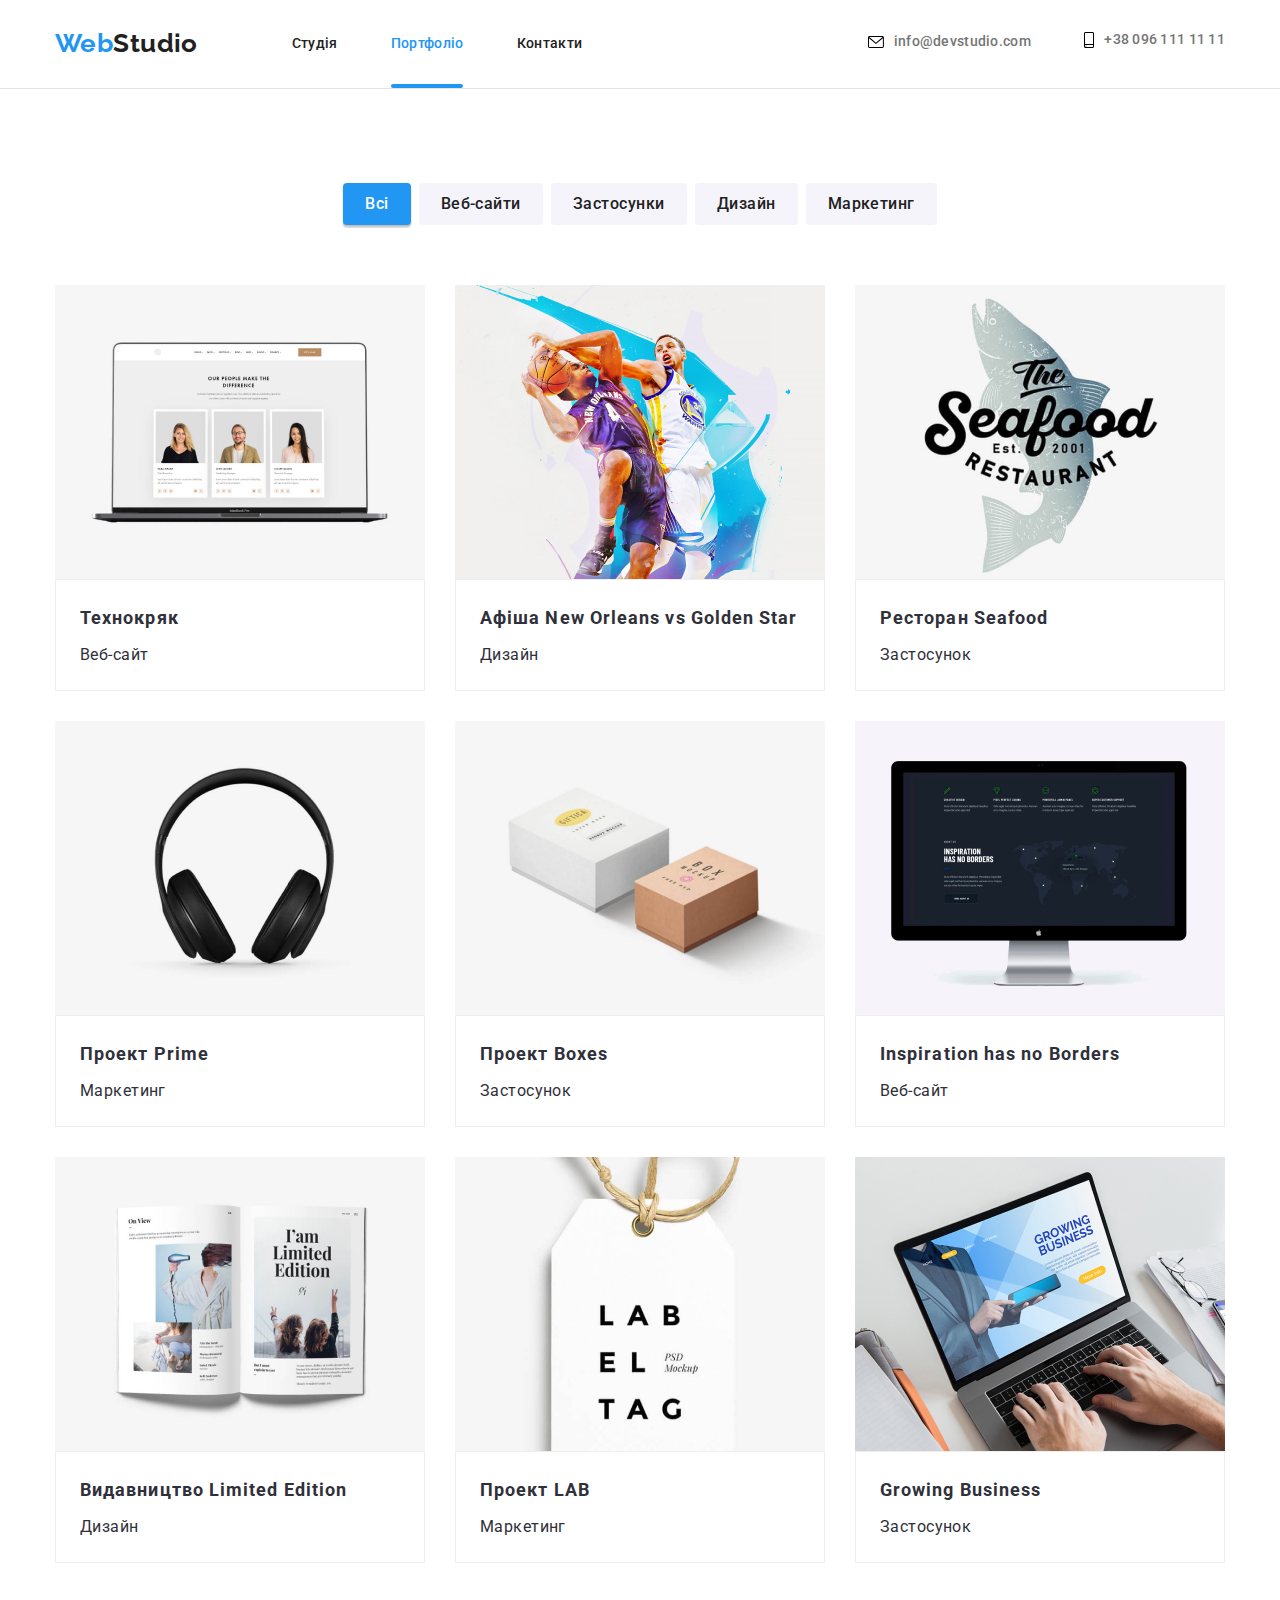
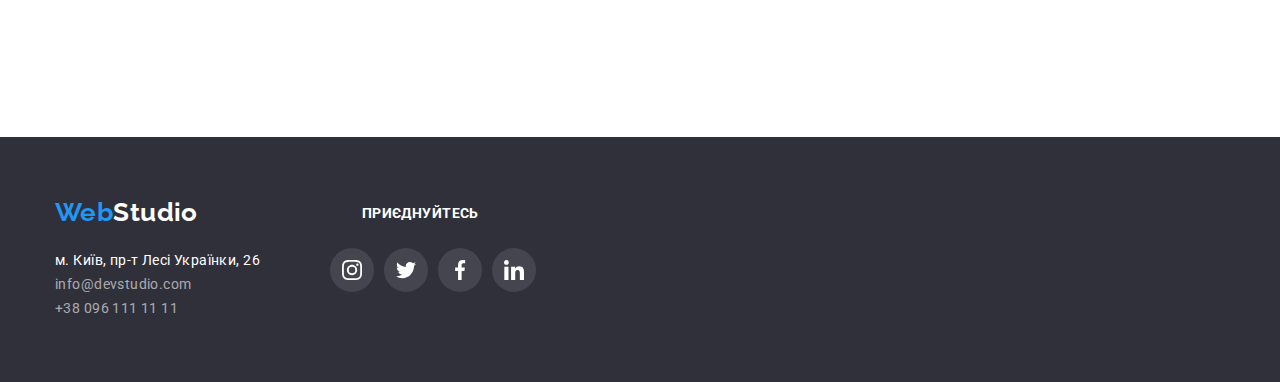
==== portfolio.html @ 6721a468 "First-comit" ====
<!DOCTYPE html>
<html lang="uk">
  <head>
    <meta charset="UTF-8" />
    <meta http-equiv="X-UA-Compatible" content="IE=edge" />
    <meta name="viewport" content="width=device-width, initial-scale=1.0" />
    <title>WebStudio</title>
    <link rel="stylesheet" href="./css/normalize.css" />
    <link
      href="https://fonts.googleapis.com/css2?family=Raleway:wght@700&family=Roboto:wght@400;500;700;900&display=swap"
      rel="stylesheet"
    />
    <link rel="stylesheet" href="./css/styles.css" />
  </head>
  <body>
    <header class="header header-border">
      <!-- Навігація -->
      <div class="container header-flex">
        <nav class="nav nav-flex">
          <a href="./index.html" class="logo">Web<span class="black-logo">Studio</span></a>
          <ul class="nav-ul ul-list">
            <li class="inline nav-item"><a href="./index.html" class="link nav-link">Студія</a></li>
            <li class="inline nav-item">
              <a href="./portfolio.html" class="link curent-page nav-link">Портфоліо</a>
            </li>
            <li class="inline nav-item"><a href="" class="link nav-link">Контакти</a></li>
          </ul>
        </nav>
        <!-- Контакти -->
        <ul class="header-contacts">
          <li class="inline">
            <a href="mailto:info@devstudio.com" class="link header-contact-link link contact-warp">
              <svg class="link-icon" width="16px" height="12px">
                <use href="./images/icons.svg#icon-envelope"></use>
              </svg>

              info@devstudio.com
            </a>
          </li>
          <li class="inline">
            <a href="tel:+380961111111" class="link header-contact-link contact-warp">
              <svg class="link-icon" width="10px" height="16px">
                <use href="./images/icons.svg#icon-phone"></use>
              </svg>
              +38 096 111 11 11</a
            >
          </li>
        </ul>
      </div>
    </header>
    <main>
      <section class="catalog section">
        <div class="container">
          <h1 class="visually-hidden">Заголовок1</h1>
          <ul class="filter-list">
            <li class="inline filter-item">
              <button type="button" class="button curent-filter">Всі</button>
            </li>
            <li class="inline filter-item">
              <button type="button" class="button">Веб-сайти</button>
            </li>
            <li class="inline filter-item">
              <button type="button" class="button">Застосунки</button>
            </li>
            <li class="inline filter-item">
              <button type="button" class="button">Дизайн</button>
            </li>
            <li class="inline filter-item">
              <button type="button" class="button">Маркетинг</button>
            </li>
          </ul>

          <!-- Каталог -->
          <h2 class="visually-hidden">Заголовок 2</h2>
          <ul class="catalog-list">
            <li class="inline catalog-item">
              <a href="" class="link catalog-link">
                <div class="catalog-tumb">
                  <img
                    src="./images/portfolio/Технокряк.jpg"
                    alt="Фото проекту"
                    width="370"
                    height="294"
                  />
                  <p class="catalog-overlay">
                    Ресурс пропонує комплексні пропозиції з різним рівнем функціоналу та сервісів.
                    Все це дозволить відвідувачу отримати вичерпні відомості про компанію чи
                    приватну особу.
                  </p>
                </div>
                <div class="catalog-content">
                  <h3 class="catalog-title">Технокряк</h3>
                  <p class="catalog-type">Веб-сайт</p>
                </div>
              </a>
            </li>

            <li class="inline catalog-item">
              <a href="" class="link catalog-link">
                <div class="catalog-tumb">
                  <img
                    src="./images/portfolio/ПостерNewOrleanVsGoldenStar.jpg"
                    alt="Фото проекту"
                    width="370"
                    height="294"
                  />
                  <p class="catalog-overlay">
                    Ресурс пропонує комплексні пропозиції з різним рівнем функціоналу та сервісів.
                    Все це дозволить відвідувачу отримати вичерпні відомості про компанію чи
                    приватну особу.
                  </p>
                </div>
                <div class="catalog-content">
                  <h3 class="catalog-title">Афіша New Orleans vs Golden Star</h3>
                  <p class="catalog-type">Дизайн</p>
                </div>
              </a>
            </li>

            <li class="inline catalog-item">
              <a href="" class="link catalog-link">
                <div class="catalog-tumb">
                  <img
                    src="./images/portfolio/РесторанSeafood.jpg"
                    alt="Фото проекту"
                    width="370"
                    height="294"
                  />
                  <p class="catalog-overlay">
                    Ресурс пропонує комплексні пропозиції з різним рівнем функціоналу та сервісів.
                    Все це дозволить відвідувачу отримати вичерпні відомості про компанію чи
                    приватну особу.
                  </p>
                </div>
                <div class="catalog-content">
                  <h3 class="catalog-title">Ресторан Seafood</h3>
                  <p class="catalog-type">Застосунок</p>
                </div>
              </a>
            </li>

            <li class="inline catalog-item">
              <a href="" class="link catalog-link">
                <div class="catalog-tumb">
                  <img
                    src="./images/portfolio/ПроектPrime.jpg"
                    alt="Фото проекту"
                    width="370"
                    height="294"
                  />
                  <p class="catalog-overlay">
                    Ресурс пропонує комплексні пропозиції з різним рівнем функціоналу та сервісів.
                    Все це дозволить відвідувачу отримати вичерпні відомості про компанію чи
                    приватну особу.
                  </p>
                </div>
                <div class="catalog-content">
                  <h3 class="catalog-title">Проект Prime</h3>
                  <p class="catalog-type">Маркетинг</p>
                </div>
              </a>
            </li>
            <li class="inline catalog-item">
              <a href="" class="link catalog-link">
                <div class="catalog-tumb">
                  <img
                    src="./images/portfolio/ПроектBoxes.jpg"
                    alt="Фото проекту"
                    width="370"
                    height="294"
                  />
                  <p class="catalog-overlay">
                    Ресурс пропонує комплексні пропозиції з різним рівнем функціоналу та сервісів.
                    Все це дозволить відвідувачу отримати вичерпні відомості про компанію чи
                    приватну особу.
                  </p>
                </div>
                <div class="catalog-content">
                  <h3 class="catalog-title">Проект Boxes</h3>
                  <p class="catalog-type">Застосунок</p>
                </div>
              </a>
            </li>

            <li class="inline catalog-item">
              <a href="" class="link catalog-link">
                <div class="catalog-tumb">
                  <img
                    src="./images/portfolio/InspirationHasNoBorders.jpg"
                    alt="Фото проекту"
                    width="370"
                    height="294"
                  />
                  <p class="catalog-overlay">
                    Ресурс пропонує комплексні пропозиції з різним рівнем функціоналу та сервісів.
                    Все це дозволить відвідувачу отримати вичерпні відомості про компанію чи
                    приватну особу.
                  </p>
                </div>
                <div class="catalog-content">
                  <h3 class="catalog-title">Inspiration has no Borders</h3>
                  <p class="catalog-type">Веб-сайт</p>
                </div>
              </a>
            </li>

            <li class="inline catalog-item">
              <a href="" class="link catalog-link">
                <div class="catalog-tumb">
                  <img
                    src="./images/portfolio/ИзданиеLimitedEdition.jpg"
                    alt="Фото проекту"
                    width="370"
                    height="294"
                  />
                  <p class="catalog-overlay">
                    Ресурс пропонує комплексні пропозиції з різним рівнем функціоналу та сервісів.
                    Все це дозволить відвідувачу отримати вичерпні відомості про компанію чи
                    приватну особу.
                  </p>
                </div>
                <div class="catalog-content">
                  <h3 class="catalog-title">Видавництво Limited Edition</h3>
                  <p class="catalog-type">Дизайн</p>
                </div>
              </a>
            </li>

            <li class="inline catalog-item">
              <a href="" class="link catalog-link">
                <div class="catalog-tumb">
                  <img
                    src="./images/portfolio/ПроектLAB.jpg"
                    alt="Фото проекту"
                    width="370"
                    height="294"
                  />
                  <p class="catalog-overlay">
                    Ресурс пропонує комплексні пропозиції з різним рівнем функціоналу та сервісів.
                    Все це дозволить відвідувачу отримати вичерпні відомості про компанію чи
                    приватну особу.
                  </p>
                </div>
                <div class="catalog-content">
                  <h3 class="catalog-title">Проект LAB</h3>
                  <p class="catalog-type">Маркетинг</p>
                </div>
              </a>
            </li>

            <li class="inline catalog-item">
              <a href="" class="link catalog-link">
                <div class="catalog-tumb">
                  <img
                    src="./images/portfolio/GrowingBusiness.jpg"
                    alt="Фото проекту"
                    width="370"
                    height="294"
                  />
                  <p class="catalog-overlay">
                    Ресурс пропонує комплексні пропозиції з різним рівнем функціоналу та сервісів.
                    Все це дозволить відвідувачу отримати вичерпні відомості про компанію чи
                    приватну особу.
                  </p>
                </div>
                <div class="catalog-content">
                  <h3 class="catalog-title">Growing Business</h3>
                  <p class="catalog-type">Застосунок</p>
                </div>
              </a>
            </li>
          </ul>
        </div>
      </section>
    </main>
    <!-- Адреси -->
    <footer class="footer">
      <div class="container footer-warp">
        <a href="./index.html" class="logo footer-logo"
          >Web<span class="white-logo">Studio</span></a
        >
        <p class="social-title">приєднуйтесь</p>
      </div>

      <div class="container footer-warp">
        <address>
          <ul class="">
            <li class="address-item">
              <a
                href="https://goo.gl/maps/piqngm7oDQpEDh6u6"
                target="_blank"
                rel="noopener nofollow noreferrer"
                class="link map-link"
              >
                м. Київ, пр-т Лесі Українки, 26
              </a>
            </li>

            <li class="address-ite">
              <a href="mailto:info@devstudio.com" class="link contact-link">info@devstudio.com</a>
            </li>

            <li class="address-item">
              <a href="tel:+380961111111" class="link contact-link">+38 096 111 11 11</a>
            </li>
          </ul>
        </address>
        <ul class="team-contacts-warp">
          <li>
            <a class="icon-canv" href="#">
              <svg class="icon" width="20px" height="20px">
                <use href="./images/icons.svg#icon-instagram"></use>
              </svg>
            </a>
          </li>
          <li>
            <a class="icon-canv" href="#">
              <svg class="icon" width="20px" height="20px">
                <use href="./images/icons.svg#icon-twitter"></use>
              </svg>
            </a>
          </li>
          <li>
            <a class="icon-canv" href="#">
              <svg class="icon" width="20px" height="20px">
                <use href="./images/icons.svg#icon-facebook"></use>
              </svg>
            </a>
          </li>
          <li>
            <a class="icon-canv" href="#">
              <svg class="icon" width="20px" height="20px">
                <use href="./images/icons.svg#icon-linkedin"></use>
              </svg>
            </a>
          </li>
        </ul>
      </div>
    </footer>
  </body>
</html>
---- css/styles.css ----
/* Maim colors

white #FFFFFF;
accente-color #2196F3; 

--Background--
bg-primary-color #E5E5E5;
bg-secondery-color #F5F4FA; 

--Text--
text-secondery-color #212121;
text-primary-color #757575;
text-contacts-color rgba(255, 255, 255, 0.6);

main font-family: Roboto, sans-serif;
logo font-family Raleway;

*/
/* Standart style */
:root {
  --white: #ffffff;
  --accente-color: #2196f3;
  --bg-bright-color: #ffffff;
  --bg-dim-color: #f5f4fa;
  --bg-primary-color: #2f303a;
  --text-secondery-color: #212121;
  --text-primary-color: #757575;
  --text-contacts-color: rgba(255, 255, 255, 0.6);

  --delay: 250ms;
}

* {
  box-sizing: border-box;
}
/* def ul-list */
ul {
  list-style: none;
  margin: 0;
  padding: 0;
}

.inline {
  display: inline-block;
}

body {
  background-color: var(--bg-bright-color);
  color: var(--text-primary-color);

  font-family: 'Roboto', sans-serif;
  font-weight: 400;
  font-size: 14px;
  line-height: 1.71;
  letter-spacing: 0.03em;
}

body.no-scroll {
  overflow: hidden;
}

.header {
  /* padding-top: 25px;
  padding-bottom: 25px; */
}

img {
  display: block;
}

.no-margin {
  margin: 0;
}
/* footer */
.footer {
  background: var(--bg-primary-color);
  padding-top: 60px;
  padding-bottom: 60px;
}
.visually-hidden {
  position: absolute;
  width: 1px;
  height: 1px;
  margin: -1px;
  border: 0;
  padding: 0;

  white-space: nowrap;
  clip-path: inset(100%);
  clip: rect(0 0 0 0);
  overflow: hidden;
}

/* Text */
.section-title {
  color: var(--text-secondery-color);
  font-size: 36px;
  line-height: 1.16;
  text-align: center;

  margin-bottom: 50px;
  /* padding-top: 50px; */
}

/* Links */
.link-icon {
  transition: var(--delay) fill cubic-bezier(0.4, 0, 0.2, 1);
}
.link:hover .link-icon {
  fill: currentColor;
}
.link {
  text-decoration: none;
  font-weight: inherit;
  font-style: normal;
  display: inline-block;
  transition: var(--delay) color cubic-bezier(0.4, 0, 0.2, 1);
}
.link:focus,
.link:hover {
  color: var(--accente-color);
}

/* Contact links */
.contact-warp {
  display: flex;
  justify-content: center;
  align-items: center;
  gap: 10px;
}
.contact-link {
  color: var(--text-contacts-color);
  font-size: 14px;
  line-height: inherit;
  letter-spacing: 0.03em;
}
.contact-link:hover,
.contact-link:focus {
  color: var(--text-contacts-color);
}
.header-contact-link {
  color: var(--text-primary-color);
  font-weight: 500;
  line-height: 1.14;
  letter-spacing: 0.02em;

  margin-left: 50px;
}

.map-link {
  color: var(--white);
}

.map-link:hover,
.map-link:focus {
  color: var(--white);
}

/* Navigation */
.nav-link {
  color: var(--text-secondery-color);
  font-weight: 500;
  line-height: 1.14;
  letter-spacing: 0.02em;
}

.nav-item {
  position: relative;
  padding: 32px 0px;
}
.nav-item + .nav-item {
  margin-left: 50px;
}
.curent-page {
  color: var(--accente-color);
}

.curent-page::after {
  content: '';
  position: absolute;
  bottom: 0;
  left: 0;
  width: 100%;
  height: 4px;
  background: #2196f3;
  border-radius: 2px;
}

/* logo */
.logo {
  color: #2196f3;
  text-decoration: none;

  font-size: 26px;
  line-height: 1.2;
  font-weight: 700;
  font-family: 'Raleway', sans-serif;

  margin-right: 94px;
}
.black-logo {
  color: var(--text-secondery-color);
}
.white-logo {
  color: var(--white);
}

.logo:hover,
.logo:focus {
  color: var(--accente-color);
}

/* Buttons */
.button {
  background-color: var(--bg-dim-color);
  color: var(--text-secondery-color);

  font-weight: 500;
  font-family: inherit;
  font-size: 16px;
  line-height: 1.62;
  cursor: pointer;
  text-align: center;
  letter-spacing: 0.03em;

  border-color: transparent;
  border-radius: 4px;

  padding: 6px 20px;

  transition: var(--delay) background-color cubic-bezier(0.4, 0, 0.2, 1),
    var(--delay) color cubic-bezier(0.4, 0, 0.2, 1),
    var(--delay) box-shadow cubic-bezier(0.4, 0, 0.2, 1);
}
.button:hover,
.button:focus {
  background-color: var(--accente-color);
  color: var(--white);
  box-shadow: 0px 3px 1px rgba(0, 0, 0, 0.1), 0px 1px 2px rgba(0, 0, 0, 0.08),
    0px 2px 2px rgba(0, 0, 0, 0.12);
}
.accente-button {
  background: var(--accente-color);
  color: var(--bg-dim-color);

  transition: var(--delay) background-color cubic-bezier(0.4, 0, 0.2, 1),
    var(--delay) color cubic-bezier(0.4, 0, 0.2, 1);
}
.accente-button:focus,
.accente-button:hover {
  background: var(--bg-bright-color);
  color: var(--accente-color);
}
.order-button {
  font-weight: 700;
  line-height: 1.88;
  letter-spacing: 0.06em;

  border-radius: 8px;

  display: flex;
  align-items: center;
  text-align: center;

  margin: 0 auto;
  padding: 15px 32px;
}

/* index.html style */

/*sections background */
.bg-bright {
  background: var(--bg-bright-color);
}

.bg-dim {
  background: var(--bg-dim-color);
}

/* Section one Buisnes solution */
.buisnes-solution {
  background: var(--bg-primary-color);
  padding-top: 200px;
  padding-bottom: 200px;

  margin: 0 auto;

  background-size: cover;
  max-width: 1600px;
  background-repeat: no-repeat;
  background-image: linear-gradient(rgba(47, 48, 58, 0.4), rgba(47, 48, 58, 0.4)),
    url(../images/studio/hero/hero-bg.jpg);
}
.buisnes-solution-title {
  color: var(--white);
  font-size: 44px;
  line-height: 1.36;
  text-align: center;
  letter-spacing: 0.06em;
  text-transform: uppercase;

  margin: 0 auto;
  margin-bottom: 30px;

  width: 700px;
}
.why-us {
  padding-top: 94px;
}
.why-us-title {
  color: var(--text-secondery-color);
  font-size: 14px;
  text-transform: uppercase;
  text-align: left;
}

.team {
  padding-top: 95px;
}
.team-disc {
  font-size: 16px;
  line-height: 1.18;
  text-align: center;

  margin-top: 10px;
  padding-bottom: 10px;
}

.team-title {
  color: var(--text-secondery-color);
  font-size: 16px;
  line-height: 1.18;
  text-align: center;
  padding-top: 30px;
}

.icon-canv {
  display: flex;
  justify-content: center;
  align-items: center;
  height: 44px;
  width: 44px;

  background: var(--bg-bright-color);
  border-radius: 100%;
  transition: var(--delay) background-color cubic-bezier(0.4, 0, 0.2, 1);
}

.team-contacts-warp {
  display: flex;
  justify-content: center;
  align-items: center;
  gap: 10px;

  padding-bottom: 30px;
}

.icon-canv:hover,
.icon-canv:focus {
  background: var(--accente-color);
}

.icon-canv:hover .icon,
.icon-canv:focus .icon {
  fill: var(--bg-bright-color);
}

/* -------client------ */
.client-section {
  padding-top: 94px;
}
.client-list {
  display: flex;
  justify-content: center;
  align-items: center;
  gap: 30px;
}
.client-canv {
  display: flex;
  justify-content: center;
  align-items: center;
  height: 92px;
  width: 170px;

  border: 1px solid #afb1b8;
  border-radius: 4px;

  transition: var(--delay) border-color cubic-bezier(0.4, 0, 0.2, 1);
}

.client-canv:hover,
.client-canv:focus {
  border-color: var(--accente-color);
}

.client-canv:hover .client-icon,
.client-canv:focus .client-icon {
  fill: var(--accente-color);
}
.icon {
  fill: var(--text-primary-color);
  transition: var(--delay) fill cubic-bezier(0.4, 0, 0.2, 1);
}

/* portfolio.html */

.catalog {
  margin-top: 94px;
  margin-bottom: 50px;
}

.catalog-list {
  display: flex;
  align-items: center;
  justify-content: space-between;
  flex-wrap: wrap;
}

.catalog-list:nth-child(2n + 2) {
  margin-top: 30px;
  margin-bottom: 30px;
}

.catalog-item {
  margin-top: 30px;
  width: 370px;
}

.catalog-link {
  color: var(--bg-primary-color);
  transition: var(--delay) color cubic-bezier(0.4, 0, 0.2, 1),
    var(--delay) box-shadow cubic-bezier(0.4, 0, 0.2, 1);
}
.catalog-link:focus,
.catalog-link:hover {
  color: var(--bg-primary-color);
  text-decoration: none;

  box-shadow: 1px 4px 6px 0px #00000029, 0px 4px 4px 0px #0000000f, 0px 1px 1px 0px #0000001f;
}
.curent-filter {
  background: var(--accente-color);
  color: var(--bg-bright-color);
  box-shadow: 0px 3px 1px rgba(0, 0, 0, 0.1), 0px 1px 2px rgba(0, 0, 0, 0.08),
    0px 2px 2px rgba(0, 0, 0, 0.12);
}
.catalog-type {
  font-size: 16px;
  line-height: 1.88;
  margin: 0;
}
.catalog-title {
  font-size: 18px;
  line-height: 2;
  letter-spacing: 0.06em;
  margin: 0;
  margin-bottom: 4px;
}

.catalog-item:hover .catalog-overlay,
.catalog-item:focus .catalog-overlay {
  transform: translateY(0);
  background-color: rgba(33, 150, 243, 0.9);
  opacity: 1;
}

.catalog-tumb {
  position: relative;
  overflow: hidden;
}

.catalog-overlay {
  position: absolute;
  bottom: 0;
  left: 0;

  display: inline-block;
  width: 100%;
  height: 100%;
  padding: 64px 24px;
  margin: 0;

  font-size: 18px;
  line-height: calc(18 / 12);
  color: #ffffff;

  transform: translateY(100%);
  transition: transform var(--delay) cubic-bezier(0.4, 0, 0.2, 1),
    opacity var(--delay) cubic-bezier(0.4, 0, 0.2, 1),
    bacground-color var(--delay) cubic-bezier(0.4, 0, 0.2, 1);

  opacity: 0;
}

.container {
  width: 100%;
  max-width: 1200px;
  margin: 0 auto;
  padding-left: 15px;
  padding-right: 15px;
}
section {
  padding-bottom: 94px;
}
.nav-flex {
  display: flex;
  justify-self: flex-start;
  align-items: center;
}

.header-flex {
  display: flex;
  align-items: center;
  justify-content: space-between;
}
li.feature-item {
  width: 270px;
}
/* .feature-item + .feature-item {
  margin-left: 30px;
} */

.feature-list {
  display: flex;
  align-items: stretch;
  justify-content: space-between;
}

.feature-icon-canv {
  display: flex;
  justify-content: center;
  align-items: center;
  width: 270px;
  height: 120px;

  background: #f5f4fa;
  border-radius: 4px;
}

.what-we-do-list {
  display: flex;
  align-items: center;
  justify-content: space-between;
}

.we-do-item {
  position: relative;
}
.what-we-do-text {
  position: absolute;
  left: 0;
  bottom: 0;
  z-index: 1000;

  display: flex;
  align-items: center;
  justify-content: center;
  margin: 0 auto;
  width: 100%;
  height: 70px;

  font-weight: 700;
  line-height: 1.14;
  text-transform: uppercase;
  color: #ffffff;

  background: rgba(47, 48, 58, 0.8);
}

.social-title {
  margin: 0px;

  color: var(--bg-bright-color);
  font-weight: 700;
  font-size: 14px;
  line-height: calc(16 / 14);
  letter-spacing: 0.03em;
  text-transform: uppercase;
}
.footer-logo {
  display: inline-block;
}

.footer .icon-canv {
  background: rgba(255, 255, 255, 0.1);
  transition: var(--delay) background-color cubic-bezier(0.4, 0, 0.2, 1);
}

.footer .icon-canv:hover,
.footer .icon-canv:hover {
  background: var(--accente-color);
}
.footer .icon {
  fill: var(--bg-bright-color);
}

.footer-warp {
  display: flex;
  justify-content: flex-start;
  align-items: center;
  gap: 70px;
}

.footer-warp + .footer-warp {
  margin-top: 20px;
}

.filter-list {
  display: flex;
  align-items: center;
  justify-content: center;
}

.filter-item + .filter-item {
  margin-left: 8px;
}

.team-item {
  background-color: var(--bg-bright-color);
  box-shadow: 0px 1px 3px rgba(0, 0, 0, 0.12), 0px 1px 1px rgba(0, 0, 0, 0.14),
    0px 2px 1px rgba(0, 0, 0, 0.2);
  border-radius: 0px 0px 4px 4px;
}
.team-list {
  display: flex;
  align-items: center;
  justify-content: space-between;
}
.catalog-content {
  padding: 20px 24px;
  border: 1px solid #eee;
}

.header-border {
  border-bottom: solid 1px #e5e5e5;
}
/* ========Modal======= */

.modal-backdrop {
  position: fixed;
  top: 0px;
  right: 0px;

  width: 100%;
  height: 100%;

  background: rgba(0, 0, 0, 0.2);
}

.modal-content {
  position: absolute;
  left: 50%;
  top: 50%;
  transform: translate(-50%, -50%);

  width: 528px;
  height: 581px;

  background: #ffffff;
  box-shadow: 0px 1px 3px rgba(0, 0, 0, 0.12), 0px 1px 1px rgba(0, 0, 0, 0.14),
    0px 2px 1px rgba(0, 0, 0, 0.2);
  border-radius: 4px;
}

.is-hidden {
  opacity: 0;
  visibility: hidden;
  pointer-events: none;
}

.modal-close-btn {
  position: absolute;
  right: 8px;
  top: 8px;
  width: 30px;
  height: 30px;

  background: #ffffff;
  border: 1px solid rgba(0, 0, 0, 0.1);
  border-radius: 100%;
}
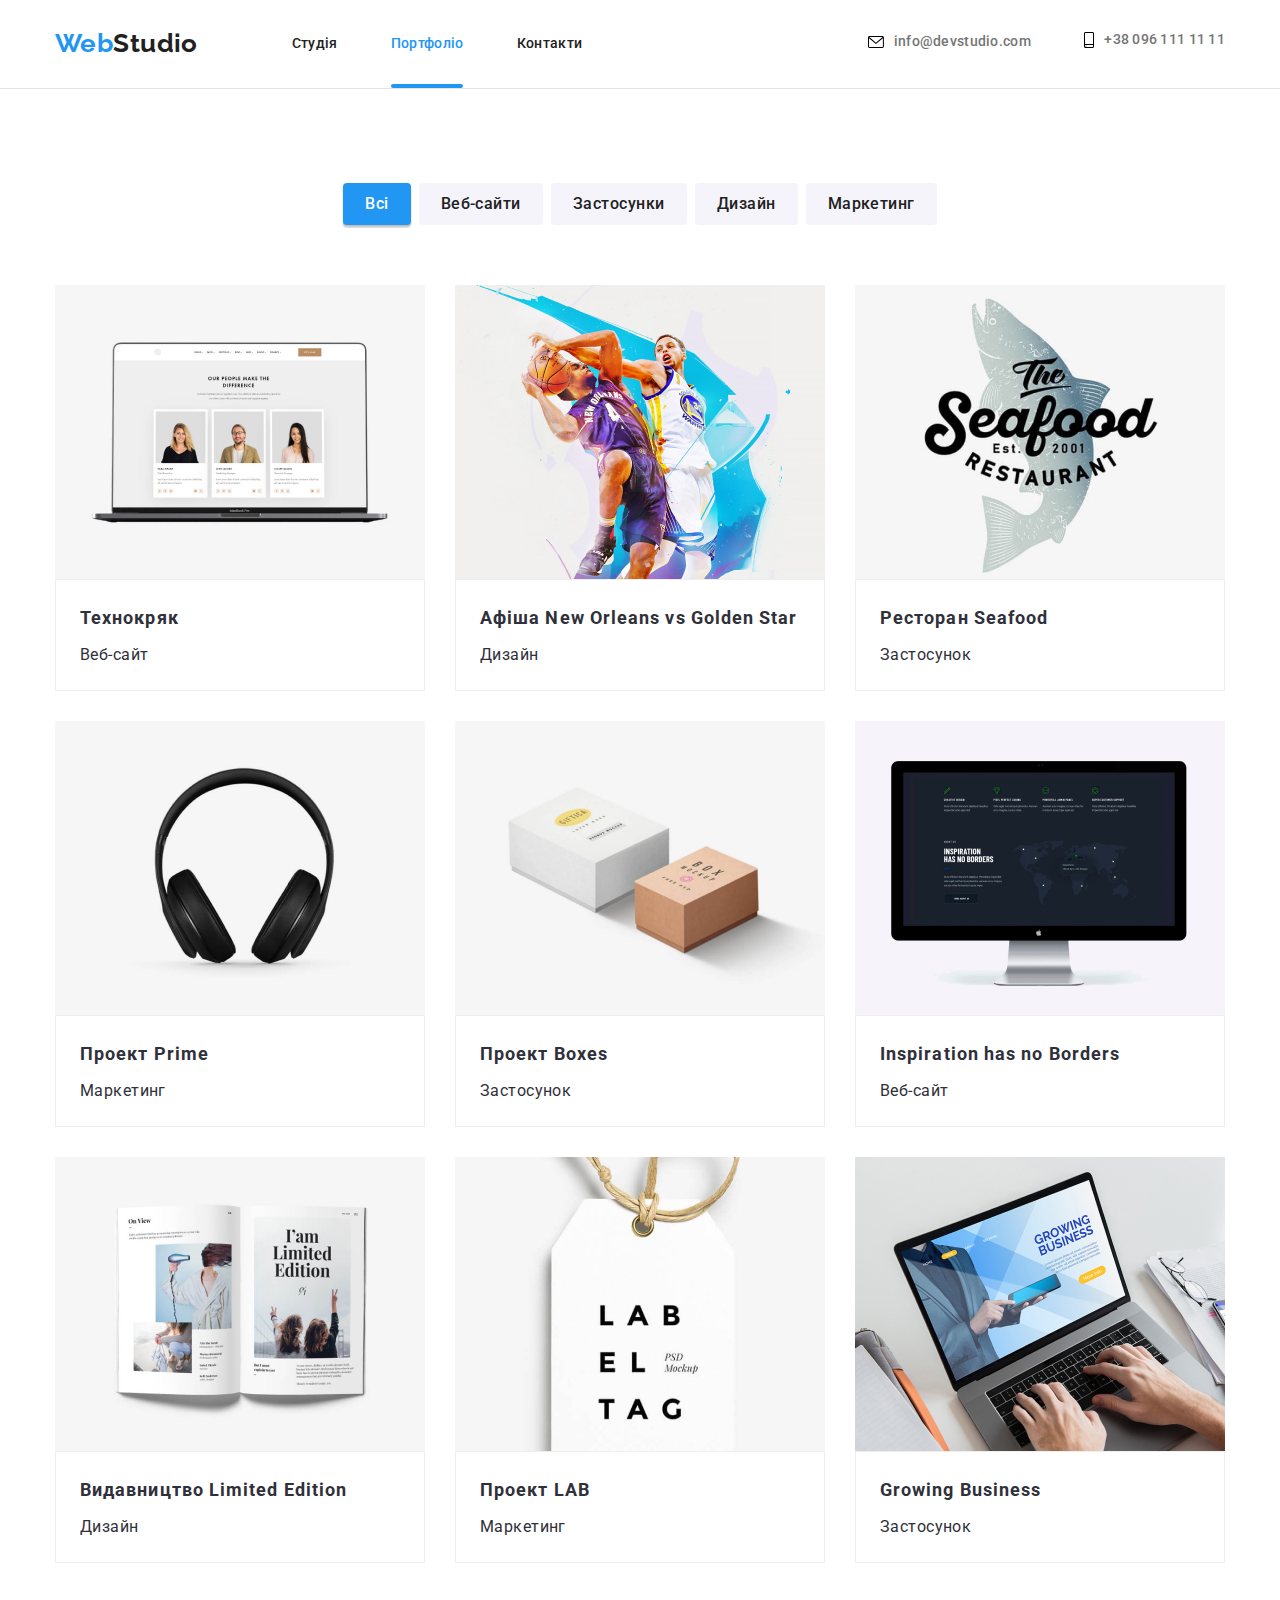
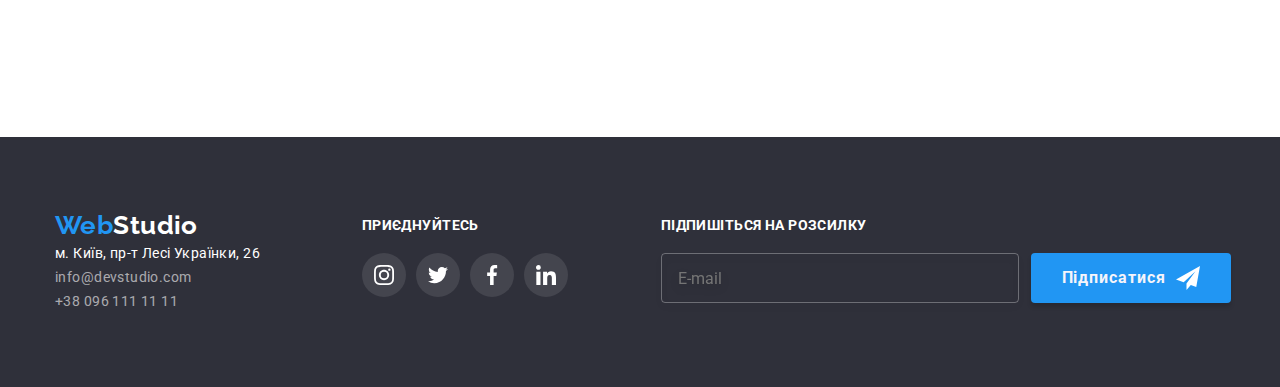
==== commit d1ffc728: "Add: reg-form subscribe-form" ====
--- a/portfolio.html
+++ b/portfolio.html
@@ -276,65 +276,81 @@
     <!-- Адреси -->
     <footer class="footer">
       <div class="container footer-warp">
-        <a href="./index.html" class="logo footer-logo"
-          >Web<span class="white-logo">Studio</span></a
-        >
-        <p class="social-title">приєднуйтесь</p>
-      </div>
-
-      <div class="container footer-warp">
-        <address>
-          <ul class="">
-            <li class="address-item">
-              <a
-                href="https://goo.gl/maps/piqngm7oDQpEDh6u6"
-                target="_blank"
-                rel="noopener nofollow noreferrer"
-                class="link map-link"
-              >
-                м. Київ, пр-т Лесі Українки, 26
-              </a>
-            </li>
-
-            <li class="address-ite">
-              <a href="mailto:info@devstudio.com" class="link contact-link">info@devstudio.com</a>
-            </li>
-
-            <li class="address-item">
-              <a href="tel:+380961111111" class="link contact-link">+38 096 111 11 11</a>
-            </li>
-          </ul>
-        </address>
-        <ul class="team-contacts-warp">
-          <li>
-            <a class="icon-canv" href="#">
-              <svg class="icon" width="20px" height="20px">
-                <use href="./images/icons.svg#icon-instagram"></use>
-              </svg>
-            </a>
-          </li>
-          <li>
-            <a class="icon-canv" href="#">
-              <svg class="icon" width="20px" height="20px">
-                <use href="./images/icons.svg#icon-twitter"></use>
-              </svg>
-            </a>
-          </li>
-          <li>
-            <a class="icon-canv" href="#">
-              <svg class="icon" width="20px" height="20px">
-                <use href="./images/icons.svg#icon-facebook"></use>
-              </svg>
-            </a>
-          </li>
-          <li>
-            <a class="icon-canv" href="#">
-              <svg class="icon" width="20px" height="20px">
-                <use href="./images/icons.svg#icon-linkedin"></use>
-              </svg>
-            </a>
-          </li>
-        </ul>
+        <div>
+          <a href="./index.html" class="logo footer-logo"
+            >Web<span class="white-logo">Studio</span></a
+          >
+          <address>
+            <ul class="">
+              <li class="address-item">
+                <a
+                  href="https://goo.gl/maps/piqngm7oDQpEDh6u6"
+                  target="_blank"
+                  rel="noopener nofollow noreferrer"
+                  class="link map-link"
+                >
+                  м. Київ, пр-т Лесі Українки, 26
+                </a>
+              </li>
+
+              <li class="address-item">
+                <a href="mailto:info@devstudio.com" class="link contact-link">info@devstudio.com</a>
+              </li>
+
+              <li class="address-item">
+                <a href="tel:+380961111111" class="link contact-link">+38 096 111 11 11</a>
+              </li>
+            </ul>
+          </address>
+        </div>
+        <div class="footer-flex">
+          <div>
+            <p class="social-title">приєднуйтесь</p>
+            <ul class="team-contacts-warp">
+              <li>
+                <a class="icon-canv" href="#">
+                  <svg class="icon" width="20px" height="20px">
+                    <use href="./images/icons.svg#icon-instagram"></use>
+                  </svg>
+                </a>
+              </li>
+              <li>
+                <a class="icon-canv" href="#">
+                  <svg class="icon" width="20px" height="20px">
+                    <use href="./images/icons.svg#icon-twitter"></use>
+                  </svg>
+                </a>
+              </li>
+              <li>
+                <a class="icon-canv" href="#">
+                  <svg class="icon" width="20px" height="20px">
+                    <use href="./images/icons.svg#icon-facebook"></use>
+                  </svg>
+                </a>
+              </li>
+              <li>
+                <a class="icon-canv" href="#">
+                  <svg class="icon" width="20px" height="20px">
+                    <use href="./images/icons.svg#icon-linkedin"></use>
+                  </svg>
+                </a>
+              </li>
+            </ul>
+          </div>
+          <div>
+            <p class="social-title">Підпишіться на розсилку</p>
+            <form class="footer-form" onsubmit="return false">
+              <input class="footer-email-input" type="email" placeholder="E-mail" />
+
+              <button class="accente-button subscribe-btn" type="submit">
+                <span class="subscribe-text"> Підписатися </span>
+                <svg class="subscribe-icon" width="24px" height="24px">
+                  <use href="./images/icons.svg#icon-send"></use>
+                </svg>
+              </button>
+            </form>
+          </div>
+        </div>
       </div>
     </footer>
   </body>
--- a/css/styles.css
+++ b/css/styles.css
@@ -250,6 +250,7 @@
 .accente-button:hover {
   background: var(--bg-bright-color);
   color: var(--accente-color);
+  box-shadow: 0px 4px 4px rgba(0, 0, 0, 0.15);
 }
 .order-button {
   font-weight: 700;
@@ -576,9 +577,18 @@
   line-height: calc(16 / 14);
   letter-spacing: 0.03em;
   text-transform: uppercase;
+
+  text-align: left;
+  margin-bottom: 20px;
+  margin-top: 20px;
 }
 .footer-logo {
   display: inline-block;
+}
+
+.footer-flex {
+  display: flex;
+  gap: 93px;
 }
 
 .footer .icon-canv {
@@ -603,6 +613,65 @@
 
 .footer-warp + .footer-warp {
   margin-top: 20px;
+}
+
+.footer-form {
+  display: flex;
+
+  gap: 12px;
+}
+
+.footer-email-input {
+  width: 358px;
+  height: 50px;
+
+  border: 1px solid rgba(255, 255, 255, 0.3);
+  filter: drop-shadow(0px 4px 4px rgba(0, 0, 0, 0.15));
+  border-radius: 4px;
+  background: transparent;
+
+  font-weight: 400;
+  font-size: 16px;
+  line-height: 20px;
+  color: var(--bg-bright-color);
+
+  padding: 15px 0px;
+  padding-left: 16px;
+}
+
+.footer-email-input:focus,
+.footer-email-input:focus-visible {
+  border: 1px solid rgba(255, 255, 255, 0.3);
+  outline: transparent;
+}
+
+.subscribe-text {
+  text-align: center;
+
+  font-weight: 700;
+  font-size: 16px;
+  line-height: 30px;
+  letter-spacing: 0.06em;
+}
+.subscribe-icon {
+  fill: var(--bg-bright-color);
+  transition: fill var(--delay) cubic-bezier(0.4, 0, 0.2, 1);
+}
+.subscribe-btn:hover .subscribe-icon {
+  fill: var(--accente-color);
+}
+footer .subscribe-btn {
+  /* position: relative; */
+  display: flex;
+  align-items: center;
+  justify-content: center;
+  gap: 10px;
+
+  width: 200px;
+  height: 50px;
+  border: transparent;
+  box-shadow: 0px 4px 4px rgba(0, 0, 0, 0.15);
+  border-radius: 4px;
 }
 
 .filter-list {
@@ -675,7 +744,116 @@
   width: 30px;
   height: 30px;
 
+  display: flex;
+  justify-content: center;
+  align-items: center;
+
   background: #ffffff;
   border: 1px solid rgba(0, 0, 0, 0.1);
   border-radius: 100%;
 }
+
+.close-icon {
+  fill: var(--text-secondery-color);
+}
+.modal-close-btn:hover .icon,
+.modal-close-btn:focus .icon {
+  fill: var(--accente-color);
+}
+
+.modal-title {
+  text-align: center;
+  margin-top: 40px;
+  margin-bottom: 12px;
+}
+
+/* =========Registration form */
+.inputs-wrap {
+  display: flex;
+  flex-direction: column;
+  justify-content: space-between;
+  gap: 10px;
+
+  width: 448px;
+  margin: 0 auto;
+}
+.span-block {
+  display: block;
+}
+.registration-input {
+  width: 100%;
+  height: 40px;
+  padding-left: 42px;
+}
+.registration-textarea {
+  width: 100%;
+  height: 120px;
+  resize: none;
+  padding: 12px 16px;
+}
+.submit-btn {
+  width: 200px;
+  height: 50px;
+  display: block;
+  margin: 0 auto;
+  margin-top: 30px;
+}
+.submit-btn:hover,
+.submit-btn:focus {
+  background: var(--accente-color);
+  color: var(--bg-bright-color);
+}
+.registration-lable {
+  margin-bottom: 4px;
+  font-size: 12px;
+  line-height: 1.16;
+  /* identical to box height */
+
+  letter-spacing: 0.01em;
+}
+
+.registration-input:focus-visible {
+  border: transparent;
+  outline: 1px solid var(--accente-color);
+  border-radius: 2px;
+  outline-offset: -1px;
+}
+
+.registration-input:focus-visible + .input-icon {
+  fill: var(--accente-color);
+}
+
+.input-lable {
+  position: relative;
+}
+
+.input-icon {
+  position: absolute;
+  bottom: 15px;
+  left: 15px;
+  fill: var(--text-secondery-color);
+}
+
+.registration-check:checked + .custom-check .icon-check {
+  background: var(--accente-color);
+  border-radius: 2px;
+  outline: solid 2px var(--text-secondery-color);
+  outline-offset: -2px;
+}
+.icon-check {
+  border-radius: 2px;
+  outline: solid 2px var(--text-secondery-color);
+  outline-offset: -2px;
+  transition: outline var(--delay);
+}
+
+.custom-check {
+  display: flex;
+  justify-content: center;
+  align-items: center;
+  gap: 10px;
+}
+
+.policy-link {
+  color: var(--accente-color);
+}
